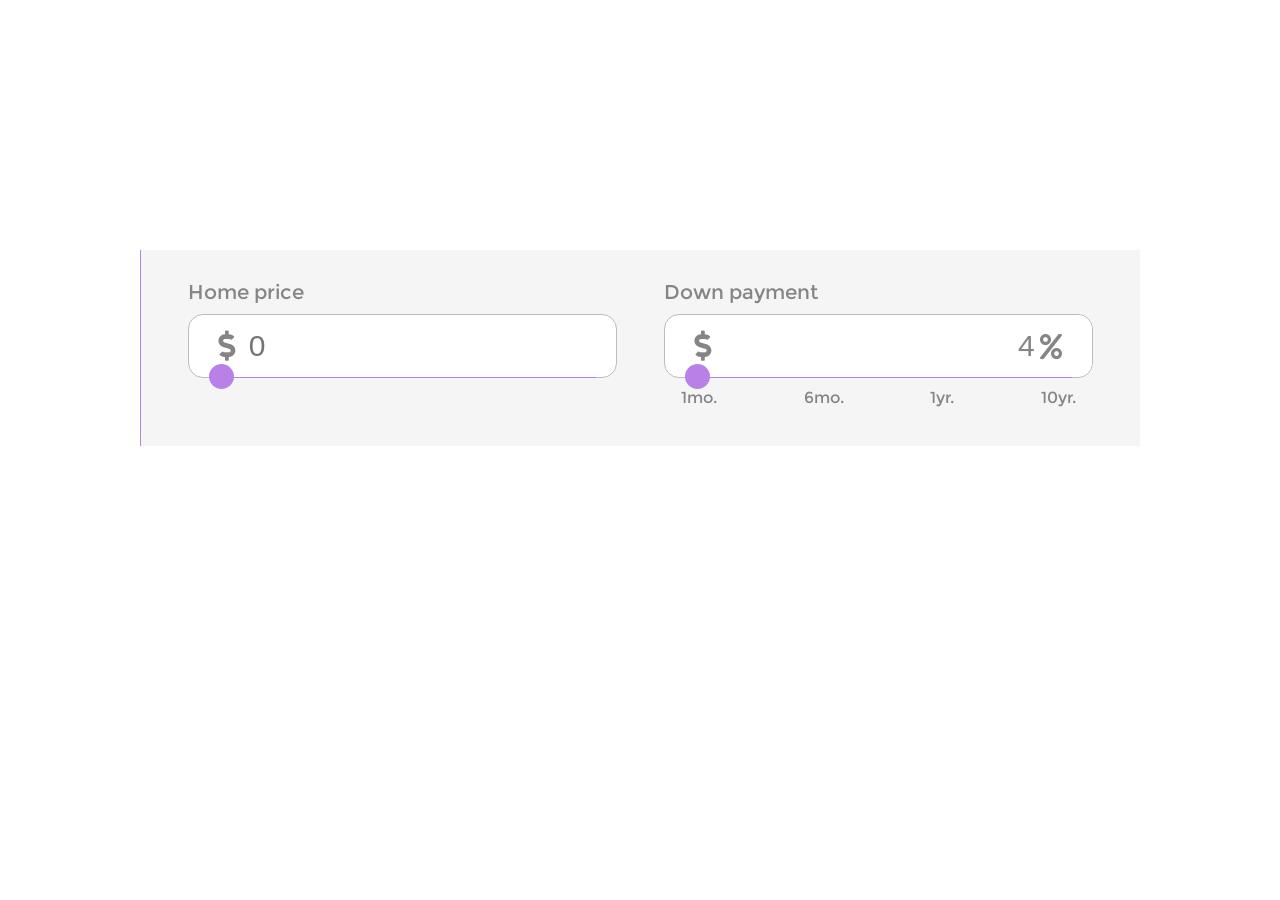
==== index.html @ e24f474b "Add files via upload" ====
<!DOCTYPE html>
<html lang="en">

<head>
    <meta charset="UTF-8">
    <meta name="viewport" content="width=device-width, initial-scale=1.0">
    <title>Crypto Deal Bot</title>
    <link rel="stylesheet" href="reset.css">
    <link rel="stylesheet" href="style.css">
    <link href="https://cdnjs.cloudflare.com/ajax/libs/font-awesome/5.11.2/css/all.css" rel="stylesheet">
</head>

<body>
    <div class="container">
        <form id="calculator" action="">
            <div class="sub-container">
                <div class="sub-calculator">
                    <h1 class="title">Home price</h1>
                    <div class="item">
                        <i class="fas fa-dollar-sign dollar"></i>
                        <input type="number" class="prise" name="sum" id="sum" placeholder="0"
                            oninput="document.getElementById('rangeType').value = this.value;">
                        <input type="range" step="0.001" min="0" max="1000" class="slider" id="rangeType" value="0"
                            oninput="document.getElementById('sum').value = this.value;">
                    </div>
                </div>
                <div class="sub-calculator">
                    <h1 class="title">Down payment</h1>
                    <div class="item">
                        <i class="fas fa-dollar-sign dollar"></i>
                        <input type="number" readonly class="payment right-payment" name="resultSum" id="resultSum">
                        <input type="range" step="1" min="1" max="4" class="slider" id="resultType" value="1">
                        <div class="sub-percents">
                            <input type="number" readonly class="percents" id="resultPercents" value="4"
                                name="percents">
                            <i class="fas fa-percent icon-percent"></i>
                        </div>
                        <div class="label">
                            <div class="sub-label">1mo.</div>
                            <div class="sub-label">6mo.</div>
                            <div class="sub-label">1yr.</div>
                            <div class="sub-label">10yr.</div>
                        </div>
                    </div>
                </div>
            </div>
        </form>
    </div>

    <script src="script.js"></script>
</body>

</html>
---- style.css ----
@font-face {
    font-family: 'Montserrat_Regular';
    src: url('fonts/monsterrat_regular/subset-Montserrat-Regular.eot');
    src: url('fonts/monsterrat_regular/subset-Montserrat-Regular.eot?#iefix') format('embedded-opentype'),
        url('fonts/monsterrat_regular/subset-Montserrat-Regular.woff2') format('woff2'),
        url('fonts/monsterrat_regular/subset-Montserrat-Regular.woff') format('woff'),
        url('fonts/monsterrat_regular/subset-Montserrat-Regular.ttf') format('truetype'),
        url('fonts/monsterrat_regular/subset-Montserrat-Regular.svg#Montserrat-Regular') format('svg');
    font-weight: normal;
    font-style: normal;
}

*{
    box-sizing: border-box;
}

body{
    min-width: 320px;
}

.container {
    max-width: 1020px;
    margin: 250px auto 0px auto;
    padding-left: 10px;
    padding-right: 10px;
}

.sub-container {
    background-color: #f5f5f5;
    border-left: 1px solid #b980e7;
    display: flex;
    justify-content: space-evenly;
    padding: 30px 0 40px 0;
}

.sub-calculator {
    width: 43%;
    outline: none;
}

.item {
    display: flex;
    flex-direction: column;
    align-items: center;
    position: relative;
}

.prise,
.payment {
    width: 100%;
    font-size: 30px;
    line-height: 32px;
    border: 1px solid #bdbcbc;
    border-radius: 15px;
    padding: 15px 0px 15px 60px;
    outline: none;
}

.title {
    font-family: 'Montserrat_Regular' , 'sans-serif';
    font-size: 20px;
    line-height: 24px;
    color: #858585;
    margin-bottom: 10px;
}

input[type=range] {
    -webkit-appearance: none;
    margin: -1px 0 12px 0;
    outline: none;
}

input[type=range]::-webkit-slider-runnable-track {
    height: 1px;
    cursor: pointer;
    background: #b980e7; 
}

input[type=range]::-webkit-slider-thumb {
    height: 25px;
    width: 25px;
    border-radius: 50%;
    background: #b980e7;
    cursor: pointer;
    -webkit-appearance: none;
    margin-top: -13px;
}

input::-webkit-outer-spin-button,
input::-webkit-inner-spin-button {
    -webkit-appearance: none;
}

:focus::-webkit-input-placeholder {
    color: transparent;
}

.dollar {
    position: absolute;
    left: 30px;
    top: 17px;
    font-size: 30px;
    color: #858585;
}

.sub-percents {
    width: 33%;
    position: absolute;
    right: 1px;
    top: 1px;
    background-color: #fff;
    border-radius: 15px;
}

.percents {
    width: 60%;
    position: relative;
    top: 0px;
    right: 1px;
    padding: 15px 0px 15px 10px;
    font-size: 30px;
    line-height: 32px;
    outline: none;
    border: 0px;
    color: #858585;
    text-align: right;
}

.icon-percent {
    position: relative;
    top: auto;
    bottom: auto;
    right: auto;
    font-size: 25px;
    color: #858585;
}

.slider {
    width: 90%;
    z-index: 2;
}

.label {
    display: flex;
    width: 92%;
    justify-content: space-between;
}

.sub-label {
    font-family: 'Montserrat_Regular' , 'sans-serif';
    font-size: 16px;
    line-height: 16px;
    color: #858585;
}


@media (max-width:767px) {
    
    .container {
        margin: 150px auto 0px auto;
    }

    .sub-container {
        flex-direction: column;
        align-items: center;
        padding: 20px 0 30px 0;
    }

    .sub-calculator {
        width: 90%;
        max-width: 300px;
    }

    .prise,
    .payment {
        font-size: 25px;
        line-height: 27px;
        border-radius: 15px;
        padding: 10px 0px 10px 50px;
    }

    .right-payment {
        padding: 10px 30px 10px 50px;
    }

    .percents {
        width: 60%;
        padding: 10px 0px 10px 10px;
        font-size: 25px;
        line-height: 27px;
    }

    input[type=range]::-webkit-slider-thumb {
        height: 23px;
        width: 23px;
        margin-top: -12px;
    }

    .dollar {
        position: absolute;
        left: 25px;
        top: 12px;
        font-size: 25px;
    }

    .icon-percent {
        position: absolute;
        top: 15px;
        right: auto;
        font-size: 20px;
        color: #858585;
        z-index: 3;
    }

    .slider {
        width: 88%;
    }
}
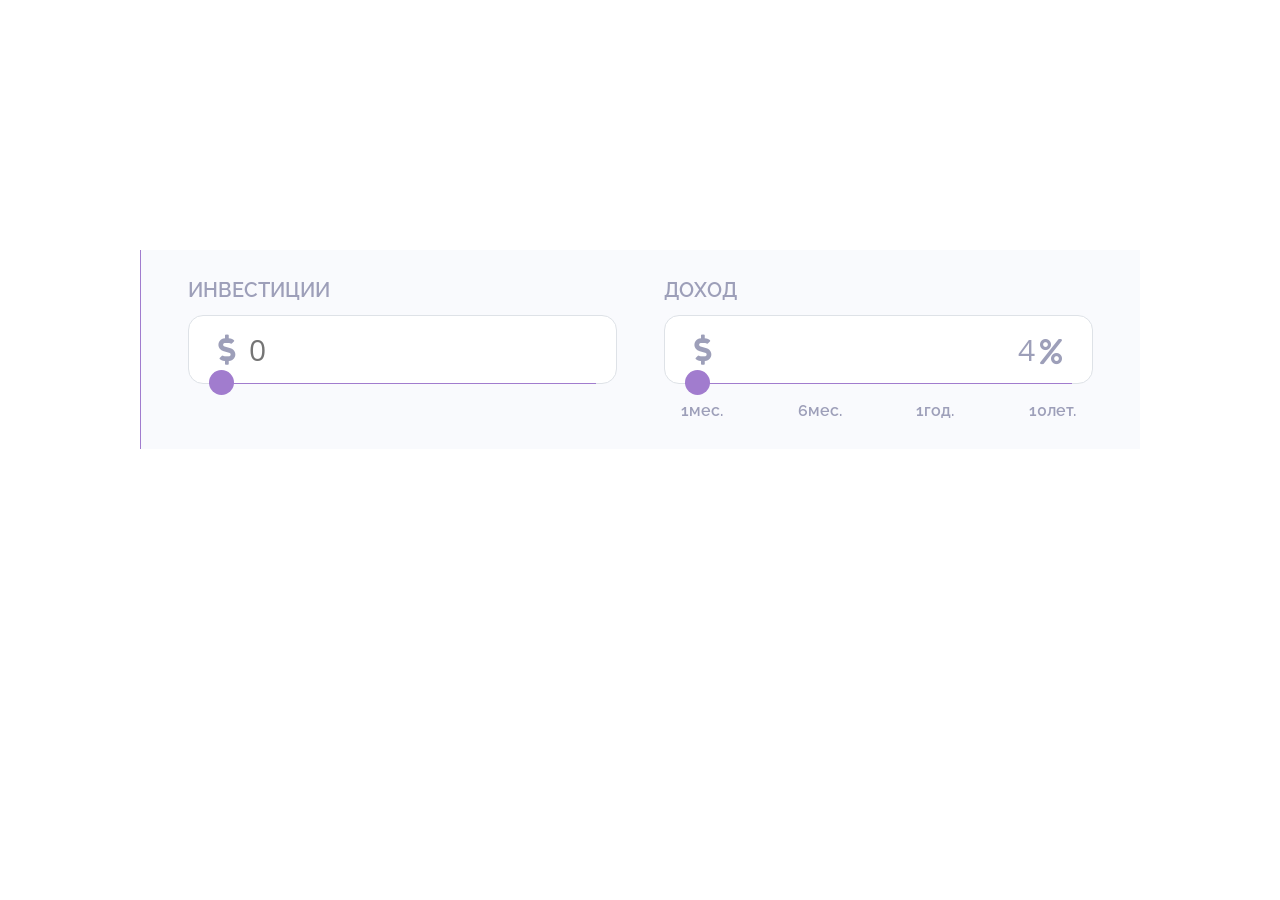
==== commit f27ac6f2: "Add files via upload" ====
--- a/index.html
+++ b/index.html
@@ -8,38 +8,39 @@
     <link rel="stylesheet" href="reset.css">
     <link rel="stylesheet" href="style.css">
     <link href="https://cdnjs.cloudflare.com/ajax/libs/font-awesome/5.11.2/css/all.css" rel="stylesheet">
+    <link href="https://fonts.googleapis.com/css?family=Open+Sans:300,300i,400,400i,600,600i,700,700i|Raleway:300,300i,400,400i,500,500i,600,600i,700,700i|Poppins:300,300i,400,400i,500,500i,600,600i,700,700i" rel="stylesheet">
 </head>
 
 <body>
-    <div class="container">
+    <div class="container-calc">
         <form id="calculator" action="">
             <div class="sub-container">
                 <div class="sub-calculator">
-                    <h1 class="title">Home price</h1>
+                    <h3 class="title-calc">ИНВЕСТИЦИИ</h3>
                     <div class="item">
                         <i class="fas fa-dollar-sign dollar"></i>
-                        <input type="number" class="prise" name="sum" id="sum" placeholder="0"
+                        <input type="number" class="inp prise" name="sum" id="sum" placeholder="0"
                             oninput="document.getElementById('rangeType').value = this.value;">
-                        <input type="range" step="0.001" min="0" max="1000" class="slider" id="rangeType" value="0"
+                        <input type="range" step="0.001" min="0" max="1000" class="inp slider" id="rangeType" value="0"
                             oninput="document.getElementById('sum').value = this.value;">
                     </div>
                 </div>
                 <div class="sub-calculator">
-                    <h1 class="title">Down payment</h1>
+                    <h3 class="title-calc">ДОХОД</h3>
                     <div class="item">
                         <i class="fas fa-dollar-sign dollar"></i>
-                        <input type="number" readonly class="payment right-payment" name="resultSum" id="resultSum">
-                        <input type="range" step="1" min="1" max="4" class="slider" id="resultType" value="1">
+                        <input type="number" readonly class="inp payment right-payment" name="resultSum" id="resultSum">
+                        <input type="range" step="1" min="1" max="4" class="inp slider" id="resultType" value="1">
                         <div class="sub-percents">
-                            <input type="number" readonly class="percents" id="resultPercents" value="4"
+                            <input type="number" readonly class="inp percents" id="resultPercents" value="4"
                                 name="percents">
                             <i class="fas fa-percent icon-percent"></i>
                         </div>
                         <div class="label">
-                            <div class="sub-label">1mo.</div>
-                            <div class="sub-label">6mo.</div>
-                            <div class="sub-label">1yr.</div>
-                            <div class="sub-label">10yr.</div>
+                            <div class="sub-label">1мес.</div>
+                            <div class="sub-label">6мес.</div>
+                            <div class="sub-label">1год.</div>
+                            <div class="sub-label">10лет.</div>
                         </div>
                     </div>
                 </div>
--- a/style.css
+++ b/style.css
@@ -1,24 +1,22 @@
-@font-face {
-    font-family: 'Montserrat_Regular';
-    src: url('fonts/monsterrat_regular/subset-Montserrat-Regular.eot');
-    src: url('fonts/monsterrat_regular/subset-Montserrat-Regular.eot?#iefix') format('embedded-opentype'),
-        url('fonts/monsterrat_regular/subset-Montserrat-Regular.woff2') format('woff2'),
-        url('fonts/monsterrat_regular/subset-Montserrat-Regular.woff') format('woff'),
-        url('fonts/monsterrat_regular/subset-Montserrat-Regular.ttf') format('truetype'),
-        url('fonts/monsterrat_regular/subset-Montserrat-Regular.svg#Montserrat-Regular') format('svg');
-    font-weight: normal;
-    font-style: normal;
-}
-
 *{
     box-sizing: border-box;
+    font-family: "Open Sans", sans-serif;
+    color: #444444;
 }
 
 body{
     min-width: 320px;
 }
 
-.container {
+h1, h2, h3, h4, h5, h6 {
+    font-family: "Raleway", sans-serif;
+  }
+  
+h2{
+    margin-bottom: 22px;
+  }
+  
+.container-calc {
     max-width: 1020px;
     margin: 250px auto 0px auto;
     padding-left: 10px;
@@ -26,11 +24,11 @@
 }
 
 .sub-container {
-    background-color: #f5f5f5;
-    border-left: 1px solid #b980e7;
+    background-color: #f9fafd;
+    border-left: 1px solid #a17cce;
     display: flex;
     justify-content: space-evenly;
-    padding: 30px 0 40px 0;
+    padding: 30px 0 30px 0;
 }
 
 .sub-calculator {
@@ -47,82 +45,111 @@
 
 .prise,
 .payment {
+    /* Firefox */
+    -moz-appearance:textfield;
+    box-shadow: none;
+    /* Firefox */
     width: 100%;
     font-size: 30px;
-    line-height: 32px;
-    border: 1px solid #bdbcbc;
+    border: 1px solid #dee2e7;
     border-radius: 15px;
-    padding: 15px 0px 15px 60px;
-    outline: none;
-}
-
-.title {
-    font-family: 'Montserrat_Regular' , 'sans-serif';
+    padding: 13px 0px 13px 60px;
+    outline: none;
+}
+
+.title-calc {
+    font-family: "Raleway", sans-serif;
+    font-weight: 600;
     font-size: 20px;
-    line-height: 24px;
-    color: #858585;
-    margin-bottom: 10px;
-}
-
-input[type=range] {
-    -webkit-appearance: none;
-    margin: -1px 0 12px 0;
-    outline: none;
-}
-
-input[type=range]::-webkit-slider-runnable-track {
+    line-height: 20px;
+    color: #9d9fb9;
+    margin-bottom: 15px;
+}
+
+.slider::-webkit-slider-runnable-track {
+    /* Chrome , Safari */
     height: 1px;
     cursor: pointer;
-    background: #b980e7; 
-}
-
-input[type=range]::-webkit-slider-thumb {
+    background: #a17cce; 
+    z-index: 2;
+    position: relative;
+    top: 8px;
+    margin-bottom: 15px;
+}
+
+.slider::-moz-range-track { 
+    /* Firefox */
+    height: 1px;
+    cursor: pointer;
+    background: #a17cce;
+    border-radius: 5px;
+    z-index: 3;
+  }
+  
+
+.slider::-moz-range-thumb { 
+    /* Firefox */
+    border: 0;
+    border-radius: 50%;
+    height: 25px;
+    width: 25px;
+    background-color: #a17cce;
+    cursor: pointer;
+    z-index: 4;
+  }
+
+.slider::-webkit-slider-thumb {
+    /* Chrome , Safari */
     height: 25px;
     width: 25px;
     border-radius: 50%;
-    background: #b980e7;
+    background: #a17cce;
     cursor: pointer;
     -webkit-appearance: none;
     margin-top: -13px;
 }
 
-input::-webkit-outer-spin-button,
-input::-webkit-inner-spin-button {
+.inp::-webkit-outer-spin-button,
+.inp::-webkit-inner-spin-button {
+    /* Chrome , Safari */
     -webkit-appearance: none;
 }
 
 :focus::-webkit-input-placeholder {
+    /* Chrome , Safari */
     color: transparent;
 }
 
 .dollar {
     position: absolute;
     left: 30px;
-    top: 17px;
+    top: 20px;
     font-size: 30px;
-    color: #858585;
+    color: #9d9fb9;
 }
 
 .sub-percents {
     width: 33%;
     position: absolute;
     right: 1px;
-    top: 1px;
+    top: 3px;
     background-color: #fff;
     border-radius: 15px;
 }
 
 .percents {
+    /* Firefox */
+    -moz-appearance:textfield;
+    /* Firefox */
     width: 60%;
     position: relative;
     top: 0px;
     right: 1px;
-    padding: 15px 0px 15px 10px;
+    padding: 11px 0px 11px 10px;
     font-size: 30px;
-    line-height: 32px;
     outline: none;
     border: 0px;
-    color: #858585;
+    color: #9d9fb9;
     text-align: right;
 }
 
@@ -132,11 +159,15 @@
     bottom: auto;
     right: auto;
     font-size: 25px;
-    color: #858585;
+    color: #9d9fb9;
 }
 
 .slider {
+    -webkit-appearance: none;
     width: 90%;
+    background-color: transparent;
+    outline: none;
+    margin: -9px 0 12px 0;
     z-index: 2;
 }
 
@@ -147,10 +178,11 @@
 }
 
 .sub-label {
-    font-family: 'Montserrat_Regular' , 'sans-serif';
+    font-family: "Raleway", sans-serif;
+    font-weight: 600;
     font-size: 16px;
     line-height: 16px;
-    color: #858585;
+    color: #9d9fb9;
 }
 
 
@@ -174,7 +206,7 @@
     .prise,
     .payment {
         font-size: 25px;
-        line-height: 27px;
+        line-height: 25px;
         border-radius: 15px;
         padding: 10px 0px 10px 50px;
     }
@@ -187,10 +219,10 @@
         width: 60%;
         padding: 10px 0px 10px 10px;
         font-size: 25px;
-        line-height: 27px;
-    }
-
-    input[type=range]::-webkit-slider-thumb {
+        line-height: 25px;
+    }
+
+    .slider::-webkit-slider-thumb {
         height: 23px;
         width: 23px;
         margin-top: -12px;
@@ -208,7 +240,7 @@
         top: 15px;
         right: auto;
         font-size: 20px;
-        color: #858585;
+        color: #9d9fb9;
         z-index: 3;
     }
 
